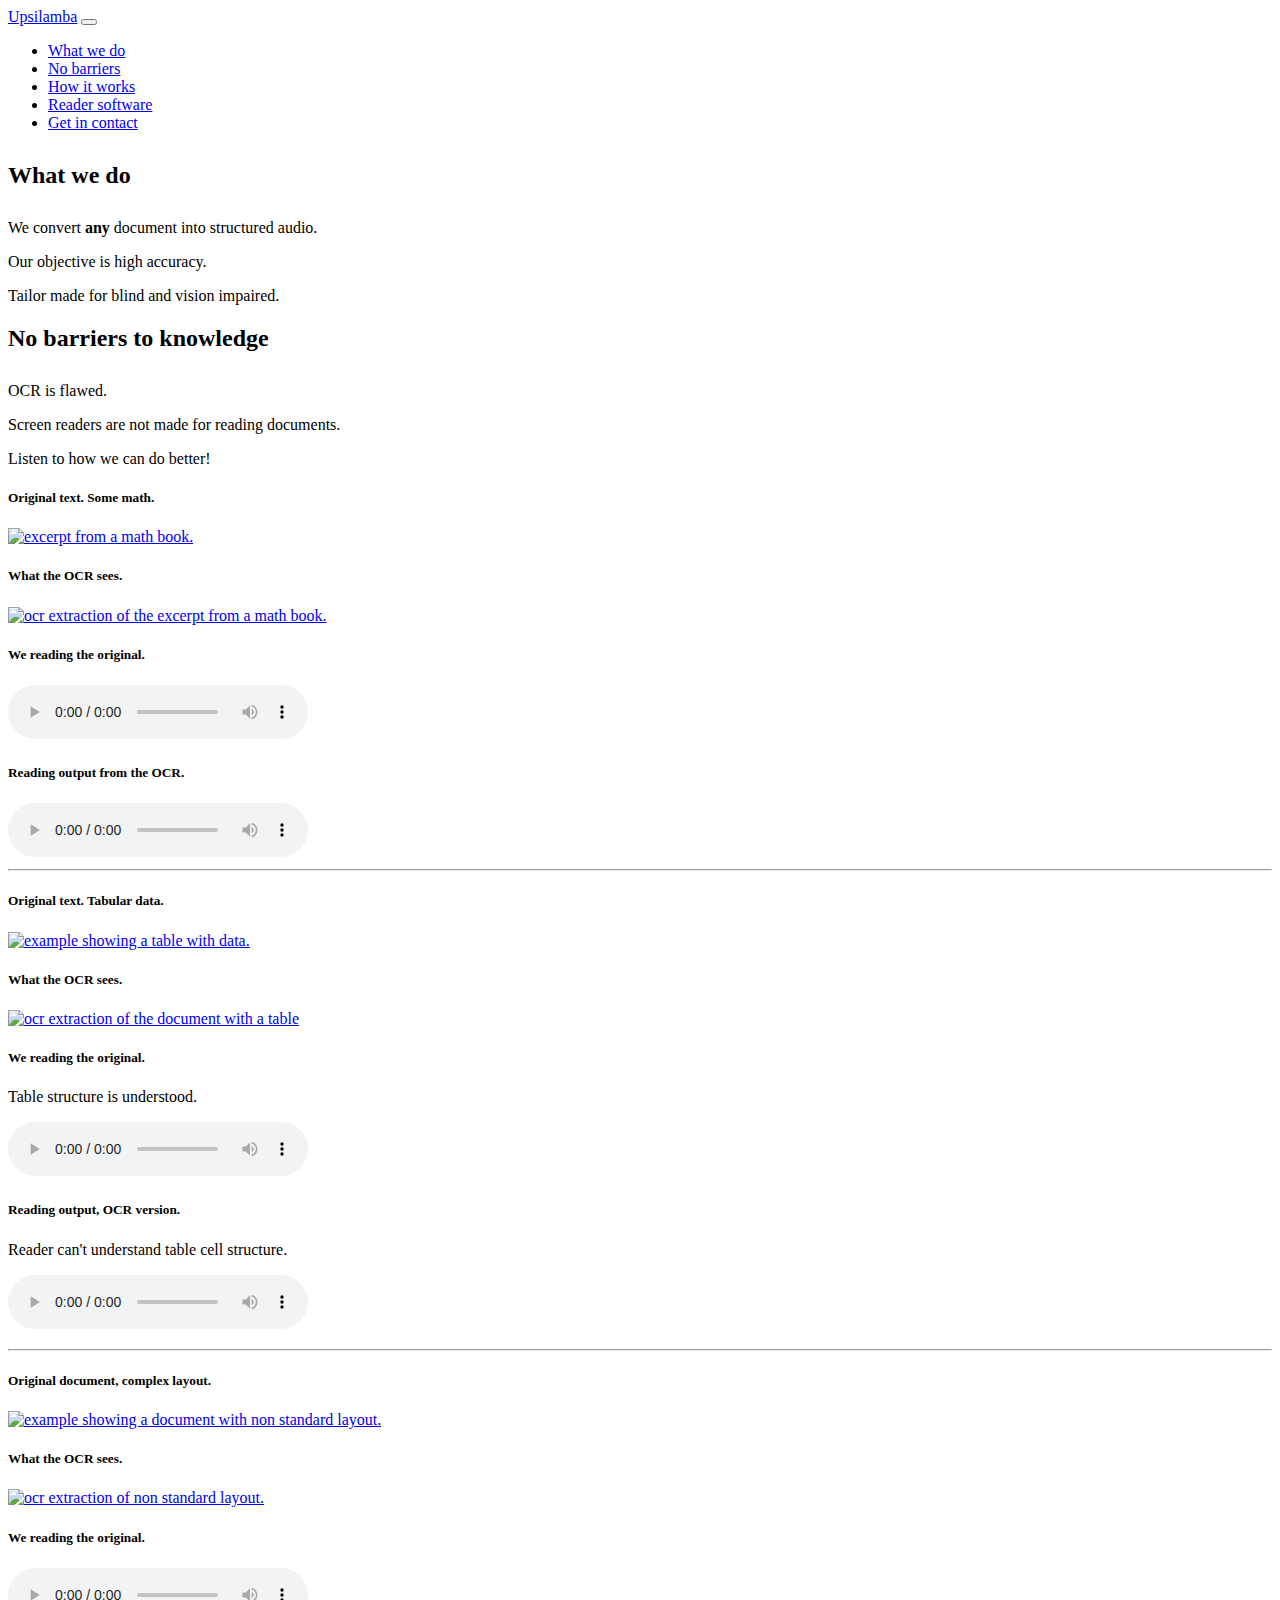
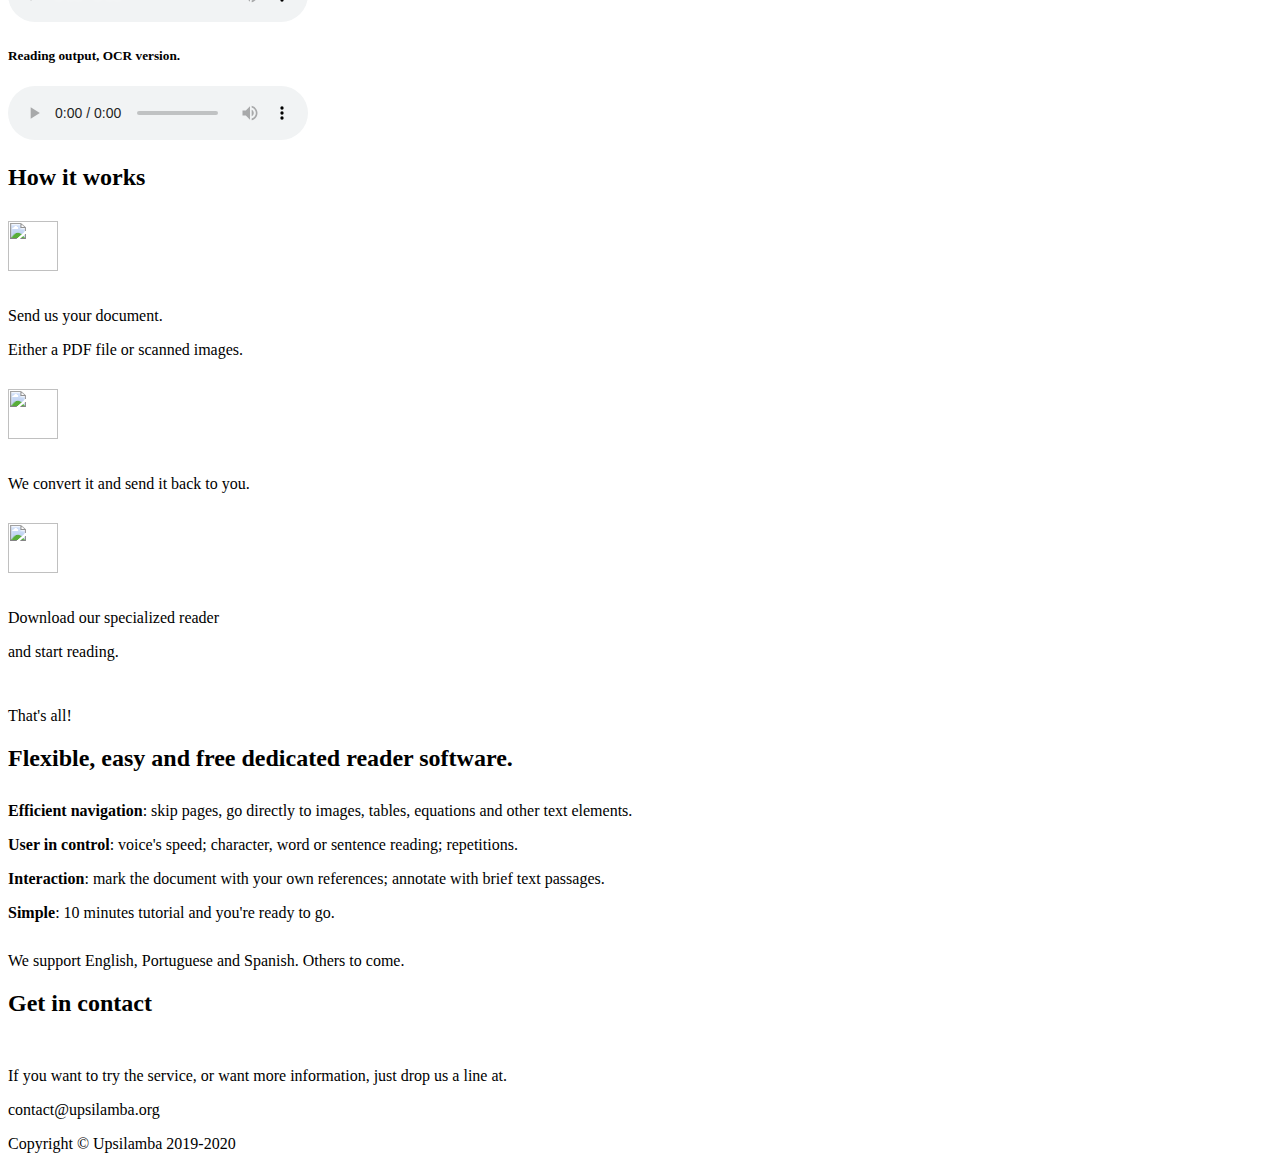
==== index.html @ 01ee6ed1 "Add files via upload" ====
<!DOCTYPE html>
<html lang="en">

<head>

  <meta charset="utf-8">
  <meta name="viewport" content="width=device-width, initial-scale=1, shrink-to-fit=no">
  <meta name="description" content="">
  <meta name="author" content="">

  <title>Scrolling Nav - Start Bootstrap Template</title>

  <!-- Bootstrap core CSS  -->
  <link href="vendor/bootstrap/css/bootstrap.min.css" rel="stylesheet">


  <!-- Custom styles for this template -->
  <link href="css/scrolling-nav.css" rel="stylesheet">
  <link rel="stylesheet" href="css/style.css">

  <style>
  	.h2, h2 {
  	}

	.p, p {
	}	
  </style>
  

</head>

<body id="page-top">

  <!-- Navigation -->
  <nav class="navbar navbar-expand-lg navbar-dark bg-dark fixed-top" id="mainNav">
    <div class="container">
      <a class="navbar-brand js-scroll-trigger" href="#page-top">Upsilamba</a>
      <button class="navbar-toggler" type="button" data-toggle="collapse" data-target="#navbarResponsive" aria-controls="navbarResponsive" aria-expanded="false" aria-label="Toggle navigation">
        <span class="navbar-toggler-icon"></span>
      </button>
      <div class="collapse navbar-collapse" id="navbarResponsive">
        <ul class="navbar-nav ml-auto">
          <li class="nav-item">
            <a class="nav-link js-scroll-trigger" href="#about">What we do</a>
          </li>
          <li class="nav-item">
            <a class="nav-link js-scroll-trigger" href="#barriers">No barriers</a>
          </li>
          <li class="nav-item">
            <a class="nav-link js-scroll-trigger" href="#howworks">How it works</a>
          </li>
          <li class="nav-item">
            <a class="nav-link js-scroll-trigger" href="#download">Reader software</a>
          </li>
          <li class="nav-item">
            <a class="nav-link js-scroll-trigger" href="#contact">Get in contact</a>
          </li>
        </ul>
      </div>
    </div>
  </nav>

<!--
  <header class="bg-light mysection">
    <div class="container text-center">
      <h1>Upsilamba</h1>
      <p class="lead">A nice catch phrase</p>
    </div>
  </header>
-->

 <section id="about" class="mysection">
    <div class="container">
      <div class="container text-center" style="margin-top:30px">
	       <h2>What we do</h2>
	  </div>         
      <div class="row">
        <div class="col-lg-16 mx-auto text-center" style="margin-top:30px">        	
          <p class="lead">We convert <b>any</b> document into structured audio.</p>
          <p class="lead">Our objective is high accuracy.</p>
          <p class="lead">Tailor made for blind and vision impaired.</p>
        </div>
      </div>
    </div>
  </section>  

  <section id="barriers" class="bg-light mysection">
    <div class="container">    
      	<div class="container text-center">
	       <h2>No barriers to knowledge</h2>
	    </div>
	    <div class="row">
	      <div class="col-lg-16 mx-auto text-center"  style="margin-top:30px">
		       <p class="lead">OCR is flawed.</p>
		       <p class="lead">Screen readers are not made for reading documents.</p>	       
		       <p class="lead">Listen to how we can do better!</p>
		  </div>
	    </div> 

        <div class="comparisonexample">
	        <div class="work_inner row">
				<div class="col-lg-6">
					<div class="work_item">
						<h5>Original text. Some math.</h5>
						<a href="img/calculusen.jpg">  
							<img alt="excerpt from a math book." src="img/calculusen.jpg" width=450" height="180">
						</a>
					</div>
				</div>
				<div class="col-lg-6">
					<div class="work_item">					
						<h5>What the OCR sees.</h5>
						<a href="img/ocrcalculusen.jpg">
							<img alt="ocr extraction of the excerpt from a math book." src="img/ocrcalculusen.jpg" width=450" height="180">
						</a>
					</div>
				</div>
			</div>
			<div class="work_inner row" style="margin-top:20px">
				<div class="col-lg-6">
					<div class="work_item">				
						<h5>We reading the original.</h5>
						<audio controls>
						  <source src="audio/mycalculus.mp3" type="audio/mpeg">
						  Audio generated by our technology.
						</audio>
					</div>
				</div>
				<div class="col-lg-6">
					<div class="work_item">
						<h5>Reading output from the OCR.</h5>
						<audio controls>
						  <source src="audio/ocrcalculus.mp3" type="audio/mpeg">
						  Audio generated by reading an OCR output.
						</audio>
					</div>
				</div>			
			</div>
		</div>
		<hr/>		

		<div class="comparisonexample">
	        <div class="work_inner row">
				<div class="col-lg-6">
					<div class="work_item">
						<h5>Original text. Tabular data.</h5>
						<a href="img/mytableen.png">  
							<img alt="example showing a table with data." src="img/tableen.png" width=450" height="180">
						</a>
					</div>
				</div>
				<div class="col-lg-6">
					<div class="work_item">					
						<h5>What the OCR sees.</h5>
						<a href="img/ocrtableen.png">
							<img alt="ocr extraction of the document with a table" src="img/ocrtableen.png" width=450" height="180">
						</a>
					</div>
				</div>
			</div>
			<div class="work_inner row" style="margin-top:20px">
				<div class="col-lg-6">
					<div class="work_item">				
						<h5>We reading the original.</h5>
						<p>Table structure is understood.<p>
						<audio controls>
						  <source src="audio/mytable.mp3" type="audio/mpeg">
						  Audio generated by our technology.
						</audio>
					</div>
				</div>
				<div class="col-lg-6">
					<div class="work_item">
						<h5>Reading output, OCR version.</h5>
						<p>Reader can't understand table cell structure.<p>
						<audio controls>
						  <source src="audio/ocrtable.mp3" type="audio/mpeg">
						  Audio generated by reading an OCR output.
						</audio>
					</div>
				</div>			
			</div>
		</div>
		<hr/>

		<div class="comparisonexample">
	        <div class="work_inner row">
				<div class="col-lg-6">
					<div class="work_item">
						<h5>Original document, complex layout.</h5>
						<a href="img/imageen.jpg">  
							<img alt="example showing a document with non standard layout." src="img/imageen.jpg" width=450" height="180">
						</a>
					</div>
				</div>
				<div class="col-lg-6">
					<div class="work_item">					
						<h5>What the OCR sees.</h5>
						<a href="img/ocrimageen.jpg">
							<img alt="ocr extraction of non standard layout." src="img/ocrimageen.jpg" width=450" height="180">
						</a>
					</div>
				</div>
			</div>
			<div class="work_inner row" style="margin-top:20px">
				<div class="col-lg-6">
					<div class="work_item">				
						<h5>We reading the original.</h5>
						<audio controls>
						  <source src="audio/mymath.mp3" type="audio/mpeg">
						  Audio generated by our technology.
						</audio>
					</div>
				</div>
				<div class="col-lg-6">
					<div class="work_item">
						<h5>Reading output, OCR version.</h5>
						<audio controls>
						  <source src="audio/ocrmath.mp3" type="audio/mpeg">
						  Audio generated by reading an OCR output.
						</audio>
					</div>
				</div>			
			</div>
		</div>

    </div>
  </section>

 <section id="howworks" class="mysection">
    <div class="container">
      <div class="container text-center">
	       <h2>How it works</h2>
	  </div>	  	
	  <div class="row">
	  		<div class="col-lg-4 text-center lead" style="margin-top:30px">
	  			<img src="img/one-gs.png" width=50" height="50" style="margin-bottom: 20px"/>
          		<p>Send us your document.</p><p>Either a PDF file or scanned images.</p>
          	</div>
          	<div class="col-lg-4 text-center lead" style="margin-top:30px">
          		<img src="img/two-gs.png" width=50" height="50" style="margin-bottom: 20px"/>
          		<p>We convert it and send it back to you.</p>
          	</div>
          	<div class="col-lg-4 text-center lead" style="margin-top:30px">
          		<img src="img/three-gs.png" width=50" height="50" style="margin-bottom: 20px"/>
          		<p>Download our specialized reader</p><p>and start reading.</p>
          	</div>
		</div>
		<div class="row">
          <p class="col-lg-12 text-center lead" style="padding-top:30px">That's all!</p>
      	</div>
    </div>
  </section>

  <section id="download" class="bg-light mysection">
    <div class="container">
    	<div class="container text-center">
	       <h2>Flexible, easy and free dedicated reader software.</h2>
	    </div>         
        <div class="row">
	        <div class="col-lg-16 mx-auto" style="margin-top:30px">
	          <p class="lead"><b>Efficient navigation</b>: skip pages, go directly to images, tables, equations and other text elements.</p>
	          <p class="lead"><b>User in control</b>: voice's speed; character, word or sentence reading; repetitions.</p>
	          <p class="lead"><b>Interaction</b>: mark the document with your own references; annotate with brief text passages.</p>
	          <p class="lead"><b>Simple</b>: 10 minutes tutorial and you're ready to go.</p>
	        </div>
     	</div>

        <div class="col-lg-16 mx-auto text-center" style="margin-top:30px">
          <p class="lead">We support English, Portuguese and Spanish. Others to come.</p>
		</div>
      </div>
    </div>
  </section>

 <section id="contact" class="mysection">
    <div class="container">
      <div class="row">
      	<div class="container text-center">
	       <h2>Get in contact</h2>
	    </div>         
        <div class="col-lg-16 mx-auto text-center"  style="margin-top:50px">        	
          <p class="lead">If you want to try the service, or want more information, just drop us a line at.</p>
          <p class="lead">contact@upsilamba.org</p>
        </div>
      </div>
    </div>
  </section>
  <!-- Footer -->
  <footer class="py-5 bg-dark">
    <div class="container">
      <p class="m-0 text-center text-white">Copyright &copy; Upsilamba 2019-2020</p>
    </div>
    <!-- /.container -->
  </footer>

  <!-- Bootstrap core JavaScript -->
  <script src="vendor/jquery/jquery.min.js"></script>
  <script src="vendor/bootstrap/js/bootstrap.bundle.min.js"></script>

  <!-- Plugin JavaScript -->
  <script src="vendor/jquery-easing/jquery.easing.min.js"></script>

  <!-- Custom JavaScript for this theme -->
  <script src="js/scrolling-nav.js"></script>

</body>

</html>
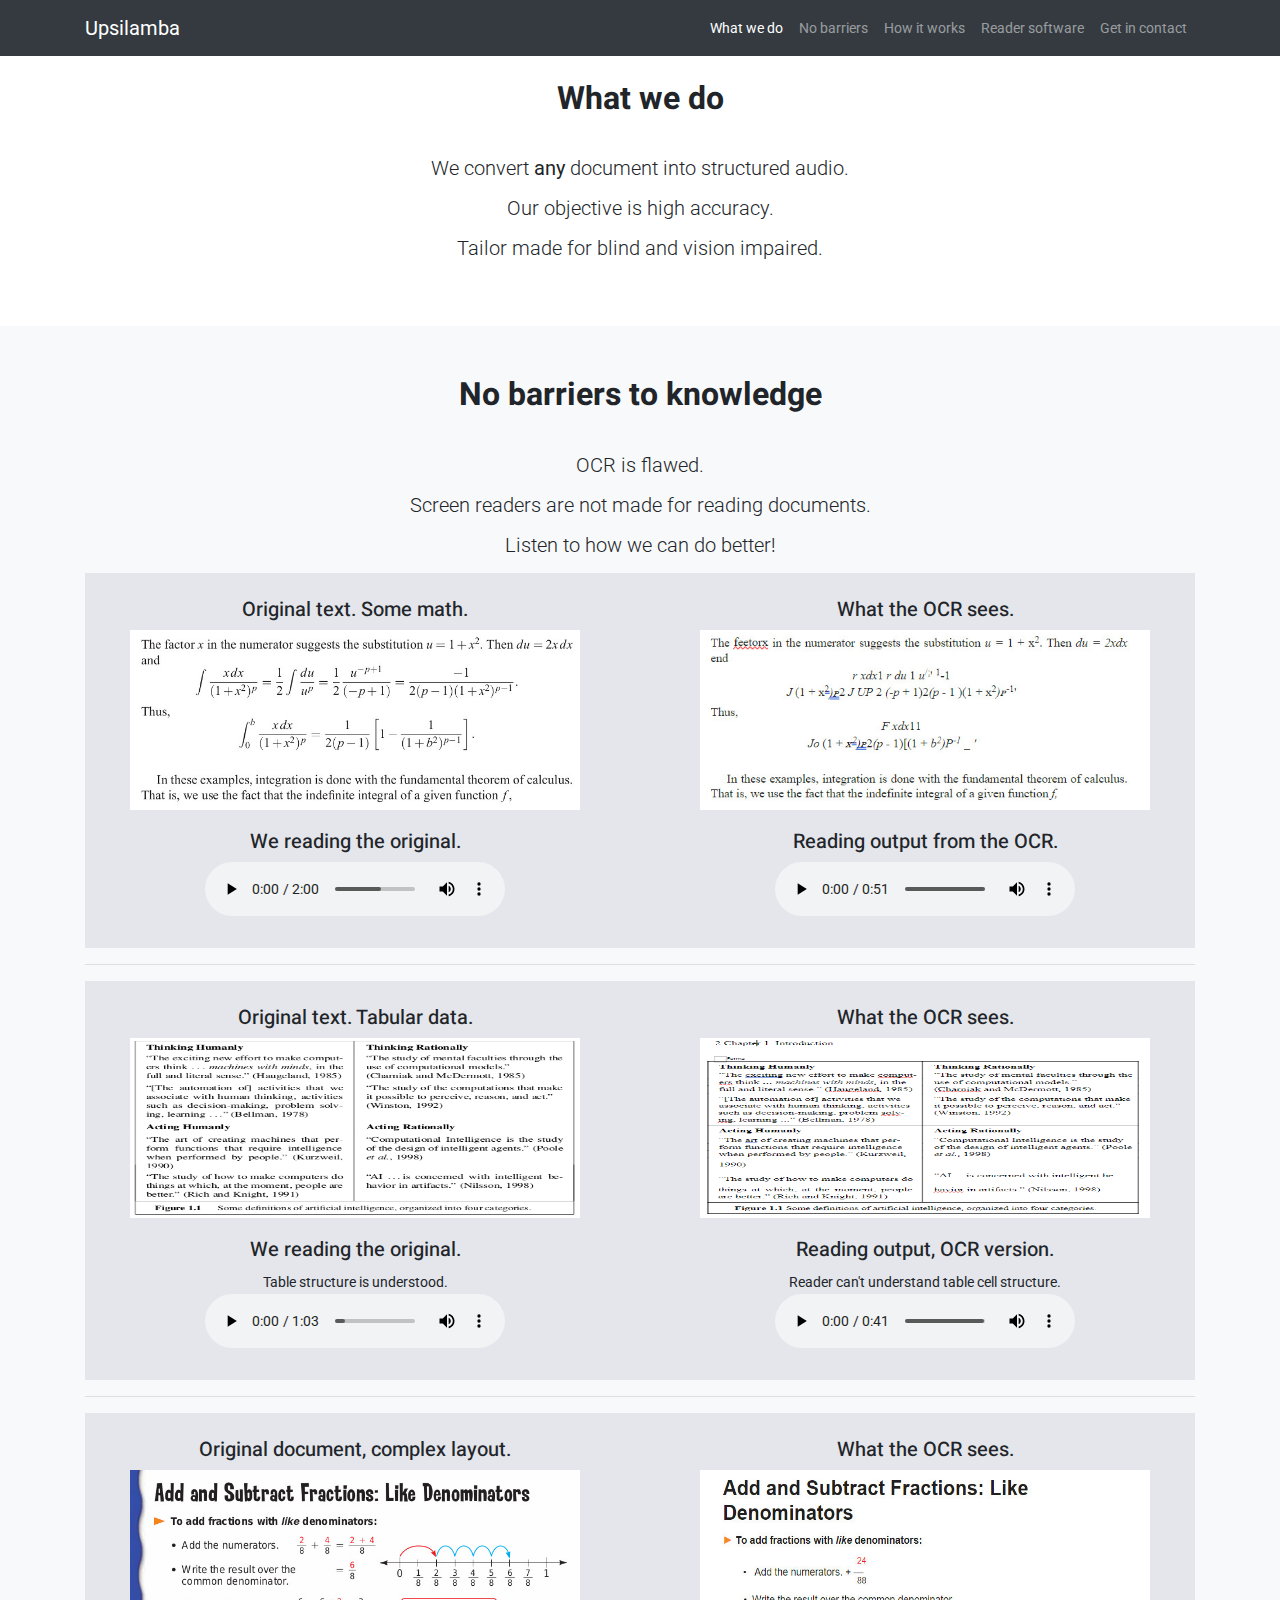
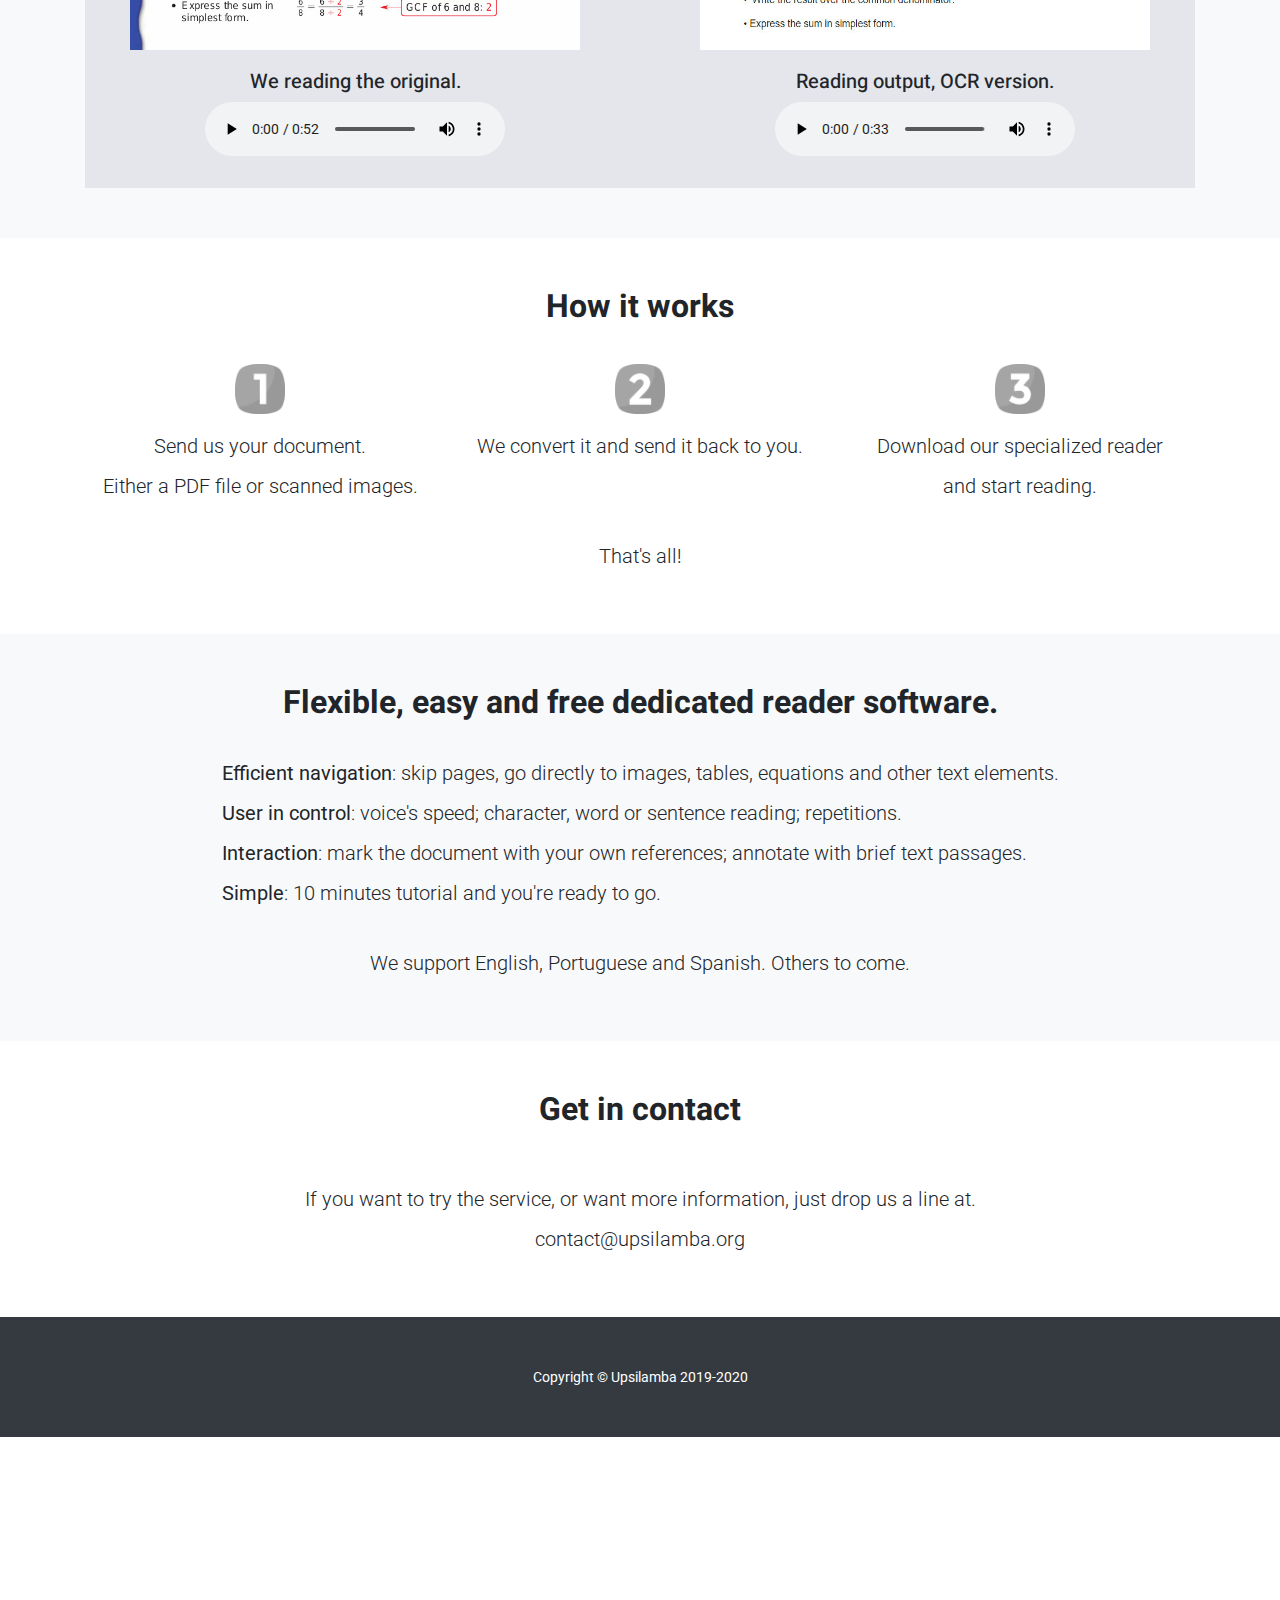
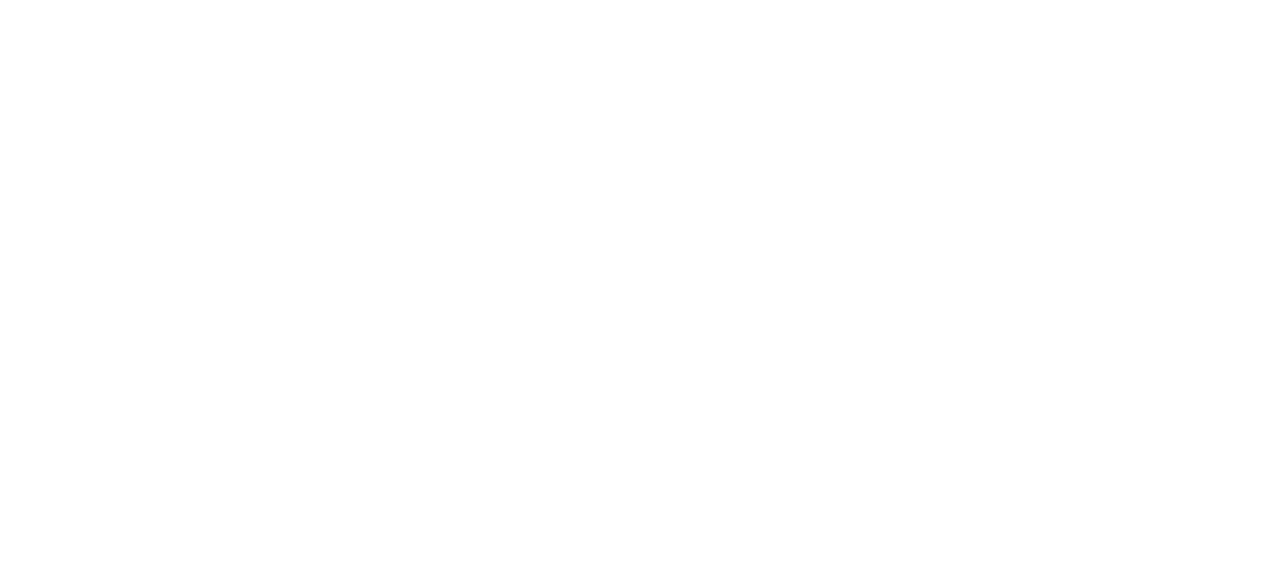
==== commit 92ba157e: "Update index.html" ====
--- a/index.html
+++ b/index.html
@@ -2,308 +2,55 @@
 <html lang="en">
 
 <head>
-
   <meta charset="utf-8">
   <meta name="viewport" content="width=device-width, initial-scale=1, shrink-to-fit=no">
   <meta name="description" content="">
   <meta name="author" content="">
+ 
+  <script src = "https://ajax.googleapis.com/ajax/libs/jquery/3.2.1/jquery.min.js"></script>
 
-  <title>Scrolling Nav - Start Bootstrap Template</title>
+	<script type="text/javascript">
+		function ipLookUp () {
+		  $.ajax('http://ip-api.com/json')
+		  .then(
+		      function success(response) {
+			  console.log('User\'s Location Data is ', response);
+			  console.log('User\'s Country', response.country);
+		      },
 
-  <!-- Bootstrap core CSS  -->
-  <link href="vendor/bootstrap/css/bootstrap.min.css" rel="stylesheet">
-
-
-  <!-- Custom styles for this template -->
-  <link href="css/scrolling-nav.css" rel="stylesheet">
-  <link rel="stylesheet" href="css/style.css">
-
-  <style>
-  	.h2, h2 {
-  	}
-
-	.p, p {
-	}	
-  </style>
-  
-
+		      function fail(data, status) {
+			  console.log('Request failed.  Returned status of',
+				      status);
+		      }
+		  );
+		}
+		
+	    $( document ).ready(function(){
+		ipLookUp()
+		    
+	        var userLang = navigator.language || navigator.userLanguage;
+	        if (userLang.includes("en")) {
+	            window.location.href = "en/index.html"
+	        }
+	        else
+	        if (userLang.includes("pt")) {
+	            window.location.href = "pt/index.html"
+	        }
+	        else
+	        if (userLang.includes("es")) {
+	            window.location.href = "es/index.html"
+	        }
+	        else
+	    	if (userLang.includes("fr")) {
+	            window.location.href = "fr/index.html"
+	        }
+	        else {
+	            window.location.href = "en/index.html"
+	        }
+	    });
+	</script>
 </head>
 
-<body id="page-top">
-
-  <!-- Navigation -->
-  <nav class="navbar navbar-expand-lg navbar-dark bg-dark fixed-top" id="mainNav">
-    <div class="container">
-      <a class="navbar-brand js-scroll-trigger" href="#page-top">Upsilamba</a>
-      <button class="navbar-toggler" type="button" data-toggle="collapse" data-target="#navbarResponsive" aria-controls="navbarResponsive" aria-expanded="false" aria-label="Toggle navigation">
-        <span class="navbar-toggler-icon"></span>
-      </button>
-      <div class="collapse navbar-collapse" id="navbarResponsive">
-        <ul class="navbar-nav ml-auto">
-          <li class="nav-item">
-            <a class="nav-link js-scroll-trigger" href="#about">What we do</a>
-          </li>
-          <li class="nav-item">
-            <a class="nav-link js-scroll-trigger" href="#barriers">No barriers</a>
-          </li>
-          <li class="nav-item">
-            <a class="nav-link js-scroll-trigger" href="#howworks">How it works</a>
-          </li>
-          <li class="nav-item">
-            <a class="nav-link js-scroll-trigger" href="#download">Reader software</a>
-          </li>
-          <li class="nav-item">
-            <a class="nav-link js-scroll-trigger" href="#contact">Get in contact</a>
-          </li>
-        </ul>
-      </div>
-    </div>
-  </nav>
-
-<!--
-  <header class="bg-light mysection">
-    <div class="container text-center">
-      <h1>Upsilamba</h1>
-      <p class="lead">A nice catch phrase</p>
-    </div>
-  </header>
--->
-
- <section id="about" class="mysection">
-    <div class="container">
-      <div class="container text-center" style="margin-top:30px">
-	       <h2>What we do</h2>
-	  </div>         
-      <div class="row">
-        <div class="col-lg-16 mx-auto text-center" style="margin-top:30px">        	
-          <p class="lead">We convert <b>any</b> document into structured audio.</p>
-          <p class="lead">Our objective is high accuracy.</p>
-          <p class="lead">Tailor made for blind and vision impaired.</p>
-        </div>
-      </div>
-    </div>
-  </section>  
-
-  <section id="barriers" class="bg-light mysection">
-    <div class="container">    
-      	<div class="container text-center">
-	       <h2>No barriers to knowledge</h2>
-	    </div>
-	    <div class="row">
-	      <div class="col-lg-16 mx-auto text-center"  style="margin-top:30px">
-		       <p class="lead">OCR is flawed.</p>
-		       <p class="lead">Screen readers are not made for reading documents.</p>	       
-		       <p class="lead">Listen to how we can do better!</p>
-		  </div>
-	    </div> 
-
-        <div class="comparisonexample">
-	        <div class="work_inner row">
-				<div class="col-lg-6">
-					<div class="work_item">
-						<h5>Original text. Some math.</h5>
-						<a href="img/calculusen.jpg">  
-							<img alt="excerpt from a math book." src="img/calculusen.jpg" width=450" height="180">
-						</a>
-					</div>
-				</div>
-				<div class="col-lg-6">
-					<div class="work_item">					
-						<h5>What the OCR sees.</h5>
-						<a href="img/ocrcalculusen.jpg">
-							<img alt="ocr extraction of the excerpt from a math book." src="img/ocrcalculusen.jpg" width=450" height="180">
-						</a>
-					</div>
-				</div>
-			</div>
-			<div class="work_inner row" style="margin-top:20px">
-				<div class="col-lg-6">
-					<div class="work_item">				
-						<h5>We reading the original.</h5>
-						<audio controls>
-						  <source src="audio/mycalculus.mp3" type="audio/mpeg">
-						  Audio generated by our technology.
-						</audio>
-					</div>
-				</div>
-				<div class="col-lg-6">
-					<div class="work_item">
-						<h5>Reading output from the OCR.</h5>
-						<audio controls>
-						  <source src="audio/ocrcalculus.mp3" type="audio/mpeg">
-						  Audio generated by reading an OCR output.
-						</audio>
-					</div>
-				</div>			
-			</div>
-		</div>
-		<hr/>		
-
-		<div class="comparisonexample">
-	        <div class="work_inner row">
-				<div class="col-lg-6">
-					<div class="work_item">
-						<h5>Original text. Tabular data.</h5>
-						<a href="img/mytableen.png">  
-							<img alt="example showing a table with data." src="img/tableen.png" width=450" height="180">
-						</a>
-					</div>
-				</div>
-				<div class="col-lg-6">
-					<div class="work_item">					
-						<h5>What the OCR sees.</h5>
-						<a href="img/ocrtableen.png">
-							<img alt="ocr extraction of the document with a table" src="img/ocrtableen.png" width=450" height="180">
-						</a>
-					</div>
-				</div>
-			</div>
-			<div class="work_inner row" style="margin-top:20px">
-				<div class="col-lg-6">
-					<div class="work_item">				
-						<h5>We reading the original.</h5>
-						<p>Table structure is understood.<p>
-						<audio controls>
-						  <source src="audio/mytable.mp3" type="audio/mpeg">
-						  Audio generated by our technology.
-						</audio>
-					</div>
-				</div>
-				<div class="col-lg-6">
-					<div class="work_item">
-						<h5>Reading output, OCR version.</h5>
-						<p>Reader can't understand table cell structure.<p>
-						<audio controls>
-						  <source src="audio/ocrtable.mp3" type="audio/mpeg">
-						  Audio generated by reading an OCR output.
-						</audio>
-					</div>
-				</div>			
-			</div>
-		</div>
-		<hr/>
-
-		<div class="comparisonexample">
-	        <div class="work_inner row">
-				<div class="col-lg-6">
-					<div class="work_item">
-						<h5>Original document, complex layout.</h5>
-						<a href="img/imageen.jpg">  
-							<img alt="example showing a document with non standard layout." src="img/imageen.jpg" width=450" height="180">
-						</a>
-					</div>
-				</div>
-				<div class="col-lg-6">
-					<div class="work_item">					
-						<h5>What the OCR sees.</h5>
-						<a href="img/ocrimageen.jpg">
-							<img alt="ocr extraction of non standard layout." src="img/ocrimageen.jpg" width=450" height="180">
-						</a>
-					</div>
-				</div>
-			</div>
-			<div class="work_inner row" style="margin-top:20px">
-				<div class="col-lg-6">
-					<div class="work_item">				
-						<h5>We reading the original.</h5>
-						<audio controls>
-						  <source src="audio/mymath.mp3" type="audio/mpeg">
-						  Audio generated by our technology.
-						</audio>
-					</div>
-				</div>
-				<div class="col-lg-6">
-					<div class="work_item">
-						<h5>Reading output, OCR version.</h5>
-						<audio controls>
-						  <source src="audio/ocrmath.mp3" type="audio/mpeg">
-						  Audio generated by reading an OCR output.
-						</audio>
-					</div>
-				</div>			
-			</div>
-		</div>
-
-    </div>
-  </section>
-
- <section id="howworks" class="mysection">
-    <div class="container">
-      <div class="container text-center">
-	       <h2>How it works</h2>
-	  </div>	  	
-	  <div class="row">
-	  		<div class="col-lg-4 text-center lead" style="margin-top:30px">
-	  			<img src="img/one-gs.png" width=50" height="50" style="margin-bottom: 20px"/>
-          		<p>Send us your document.</p><p>Either a PDF file or scanned images.</p>
-          	</div>
-          	<div class="col-lg-4 text-center lead" style="margin-top:30px">
-          		<img src="img/two-gs.png" width=50" height="50" style="margin-bottom: 20px"/>
-          		<p>We convert it and send it back to you.</p>
-          	</div>
-          	<div class="col-lg-4 text-center lead" style="margin-top:30px">
-          		<img src="img/three-gs.png" width=50" height="50" style="margin-bottom: 20px"/>
-          		<p>Download our specialized reader</p><p>and start reading.</p>
-          	</div>
-		</div>
-		<div class="row">
-          <p class="col-lg-12 text-center lead" style="padding-top:30px">That's all!</p>
-      	</div>
-    </div>
-  </section>
-
-  <section id="download" class="bg-light mysection">
-    <div class="container">
-    	<div class="container text-center">
-	       <h2>Flexible, easy and free dedicated reader software.</h2>
-	    </div>         
-        <div class="row">
-	        <div class="col-lg-16 mx-auto" style="margin-top:30px">
-	          <p class="lead"><b>Efficient navigation</b>: skip pages, go directly to images, tables, equations and other text elements.</p>
-	          <p class="lead"><b>User in control</b>: voice's speed; character, word or sentence reading; repetitions.</p>
-	          <p class="lead"><b>Interaction</b>: mark the document with your own references; annotate with brief text passages.</p>
-	          <p class="lead"><b>Simple</b>: 10 minutes tutorial and you're ready to go.</p>
-	        </div>
-     	</div>
-
-        <div class="col-lg-16 mx-auto text-center" style="margin-top:30px">
-          <p class="lead">We support English, Portuguese and Spanish. Others to come.</p>
-		</div>
-      </div>
-    </div>
-  </section>
-
- <section id="contact" class="mysection">
-    <div class="container">
-      <div class="row">
-      	<div class="container text-center">
-	       <h2>Get in contact</h2>
-	    </div>         
-        <div class="col-lg-16 mx-auto text-center"  style="margin-top:50px">        	
-          <p class="lead">If you want to try the service, or want more information, just drop us a line at.</p>
-          <p class="lead">contact@upsilamba.org</p>
-        </div>
-      </div>
-    </div>
-  </section>
-  <!-- Footer -->
-  <footer class="py-5 bg-dark">
-    <div class="container">
-      <p class="m-0 text-center text-white">Copyright &copy; Upsilamba 2019-2020</p>
-    </div>
-    <!-- /.container -->
-  </footer>
-
-  <!-- Bootstrap core JavaScript -->
-  <script src="vendor/jquery/jquery.min.js"></script>
-  <script src="vendor/bootstrap/js/bootstrap.bundle.min.js"></script>
-
-  <!-- Plugin JavaScript -->
-  <script src="vendor/jquery-easing/jquery.easing.min.js"></script>
-
-  <!-- Custom JavaScript for this theme -->
-  <script src="js/scrolling-nav.js"></script>
-
+<body>
 </body>
-
 </html>
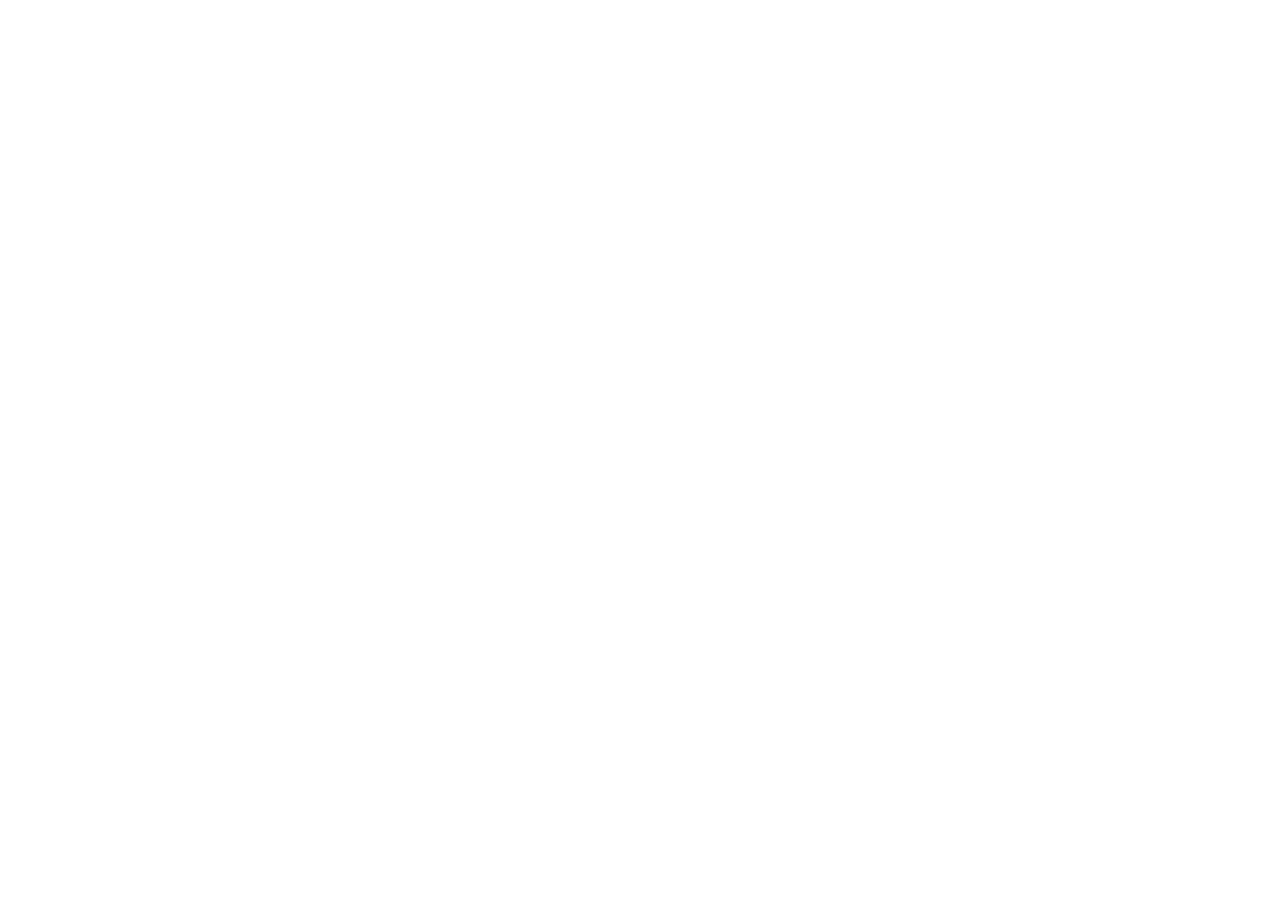
==== commit 1da24bf2: "Update index.html" ====
--- a/index.html
+++ b/index.html
@@ -30,22 +30,22 @@
 		    
 	        var userLang = navigator.language || navigator.userLanguage;
 	        if (userLang.includes("en")) {
-	            window.location.href = "en/index.html"
+	            //window.location.href = "en/index.html"
 	        }
 	        else
 	        if (userLang.includes("pt")) {
-	            window.location.href = "pt/index.html"
+	            //window.location.href = "pt/index.html"
 	        }
 	        else
 	        if (userLang.includes("es")) {
-	            window.location.href = "es/index.html"
+	            //window.location.href = "es/index.html"
 	        }
 	        else
 	    	if (userLang.includes("fr")) {
-	            window.location.href = "fr/index.html"
+	            //window.location.href = "fr/index.html"
 	        }
 	        else {
-	            window.location.href = "en/index.html"
+	            //window.location.href = "en/index.html"
 	        }
 	    });
 	</script>
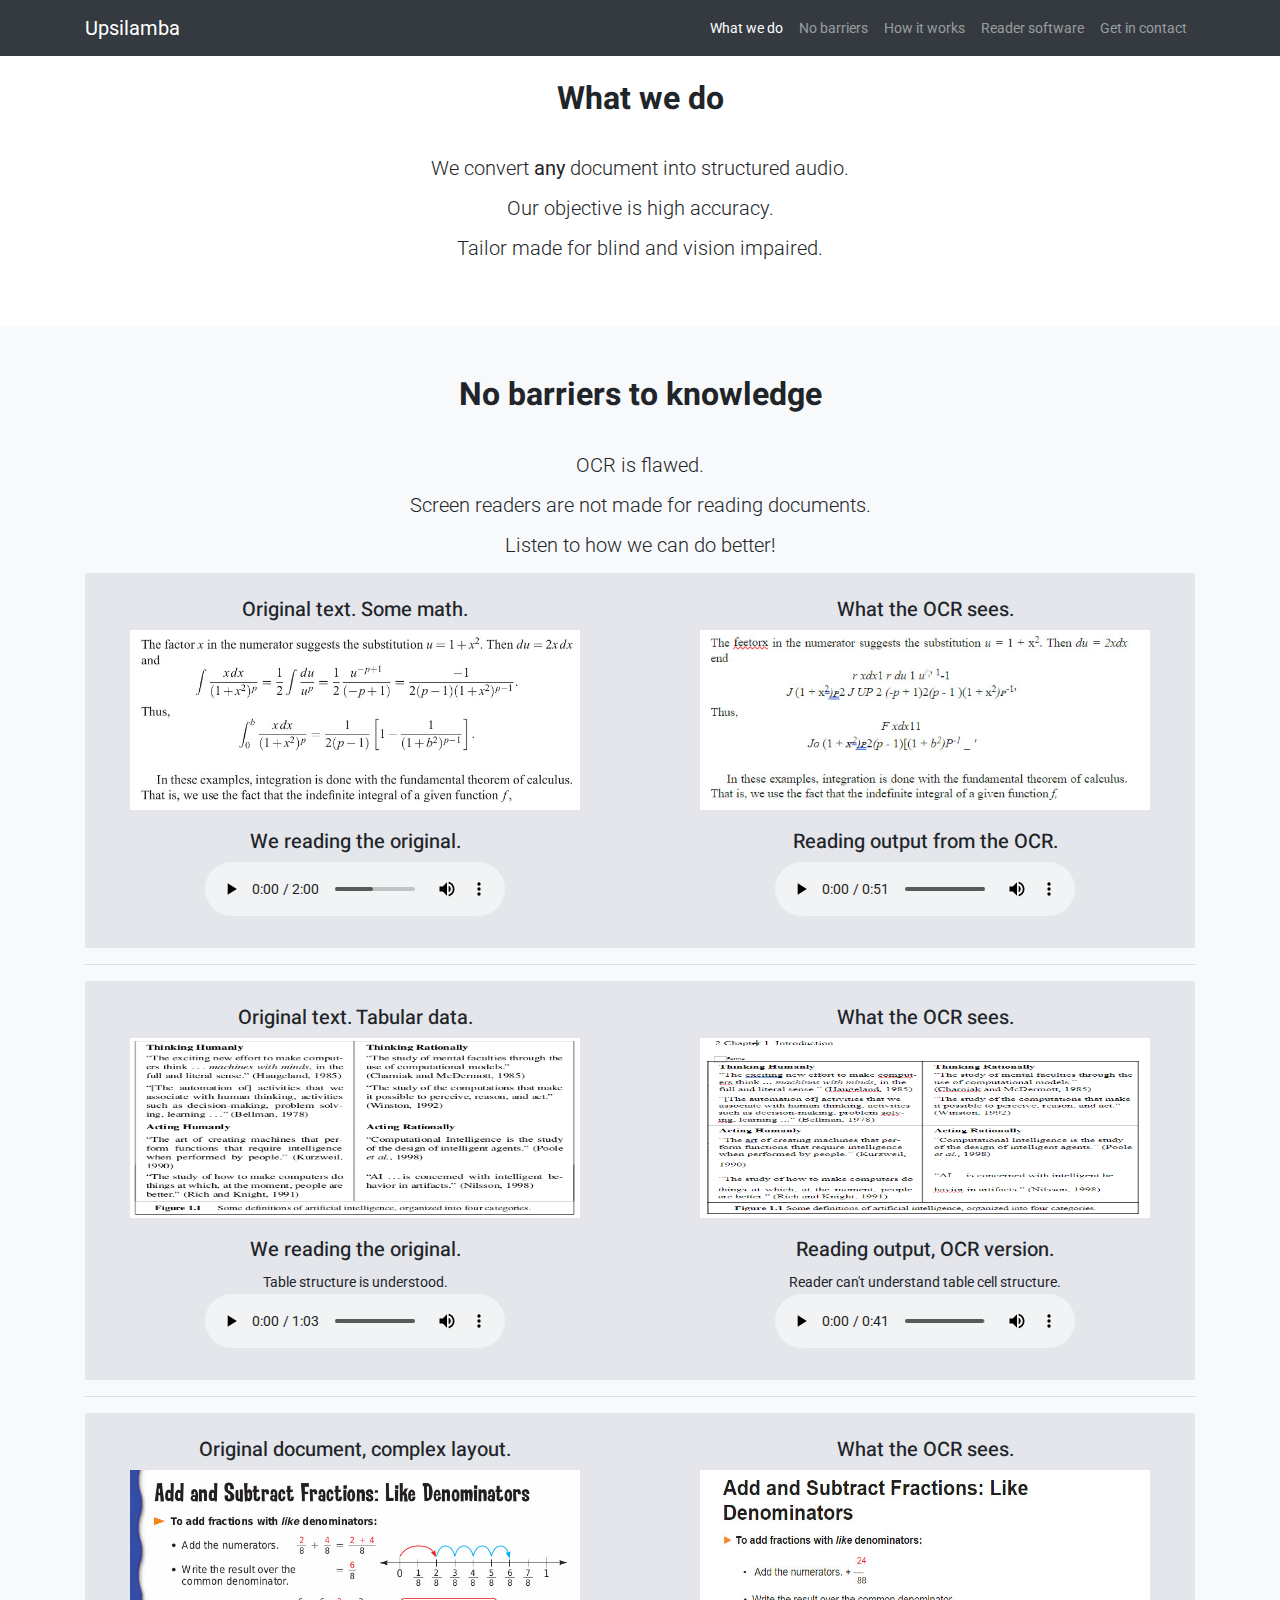
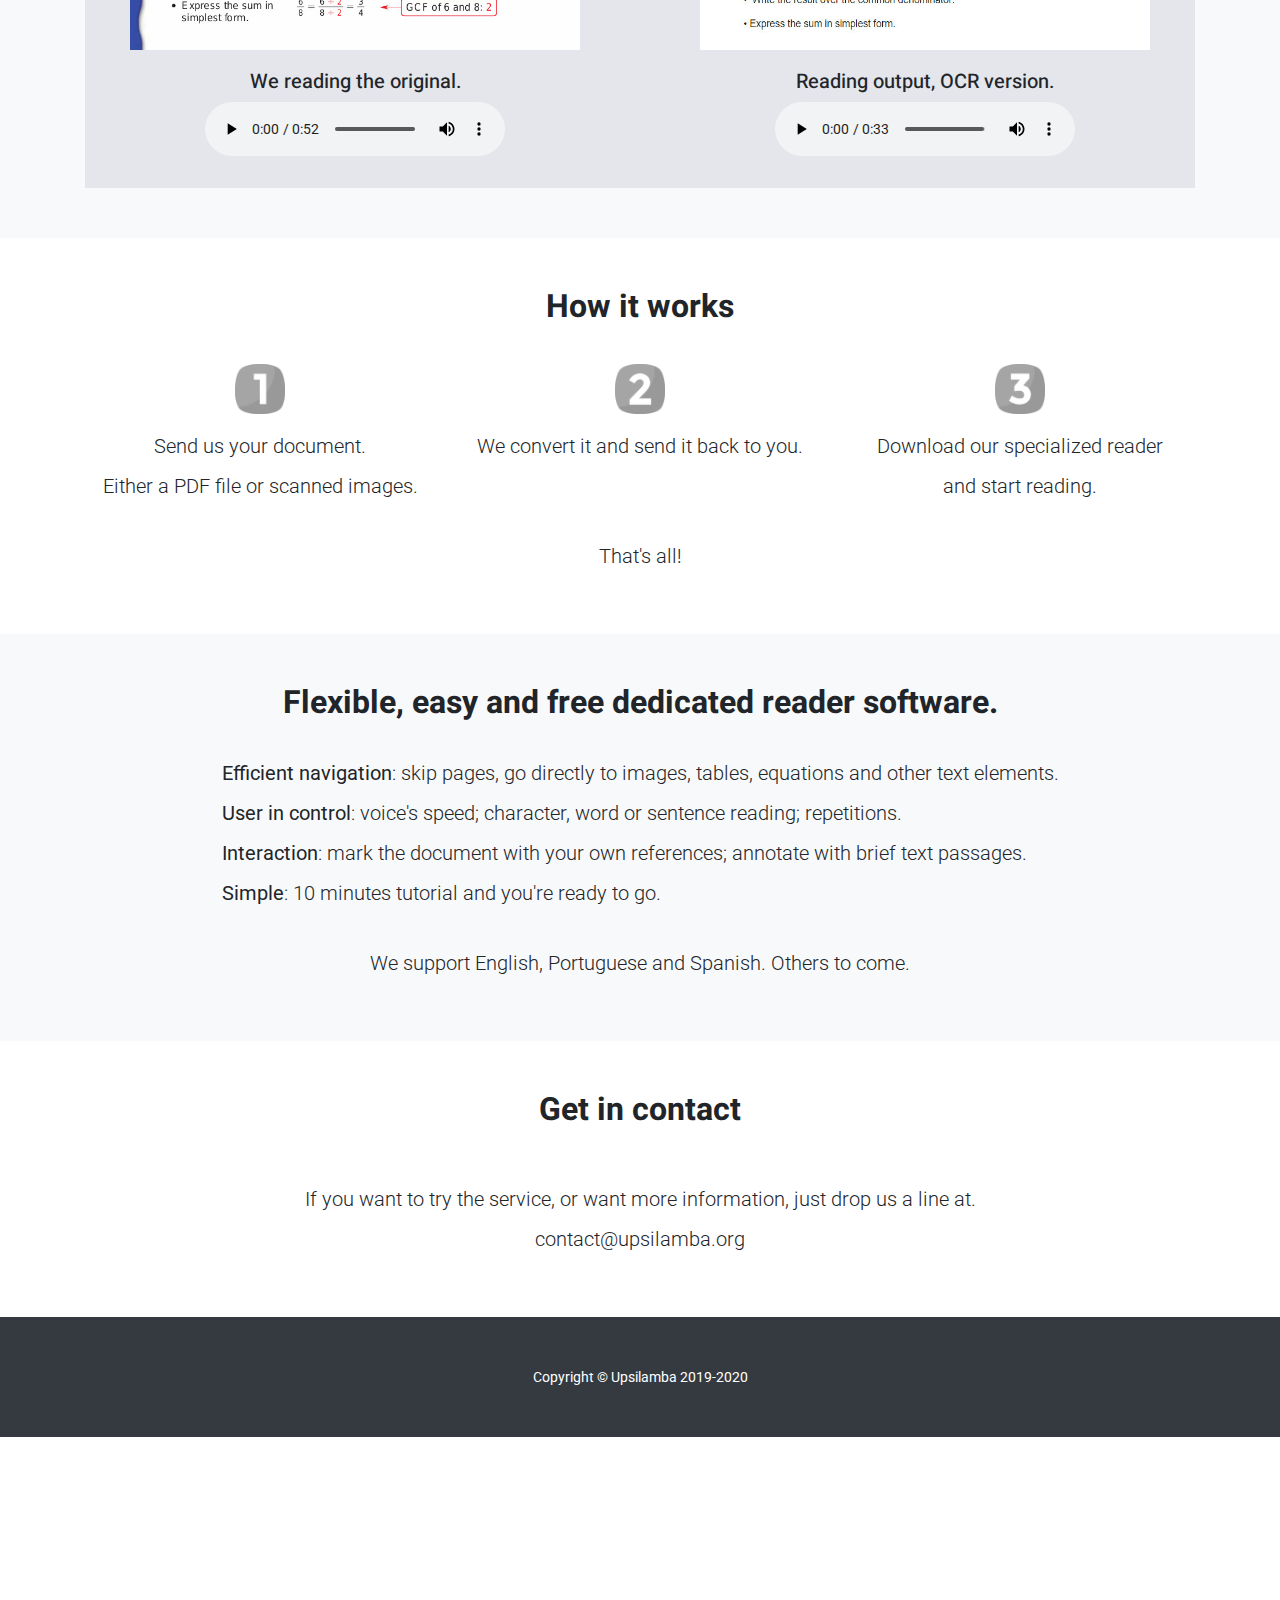
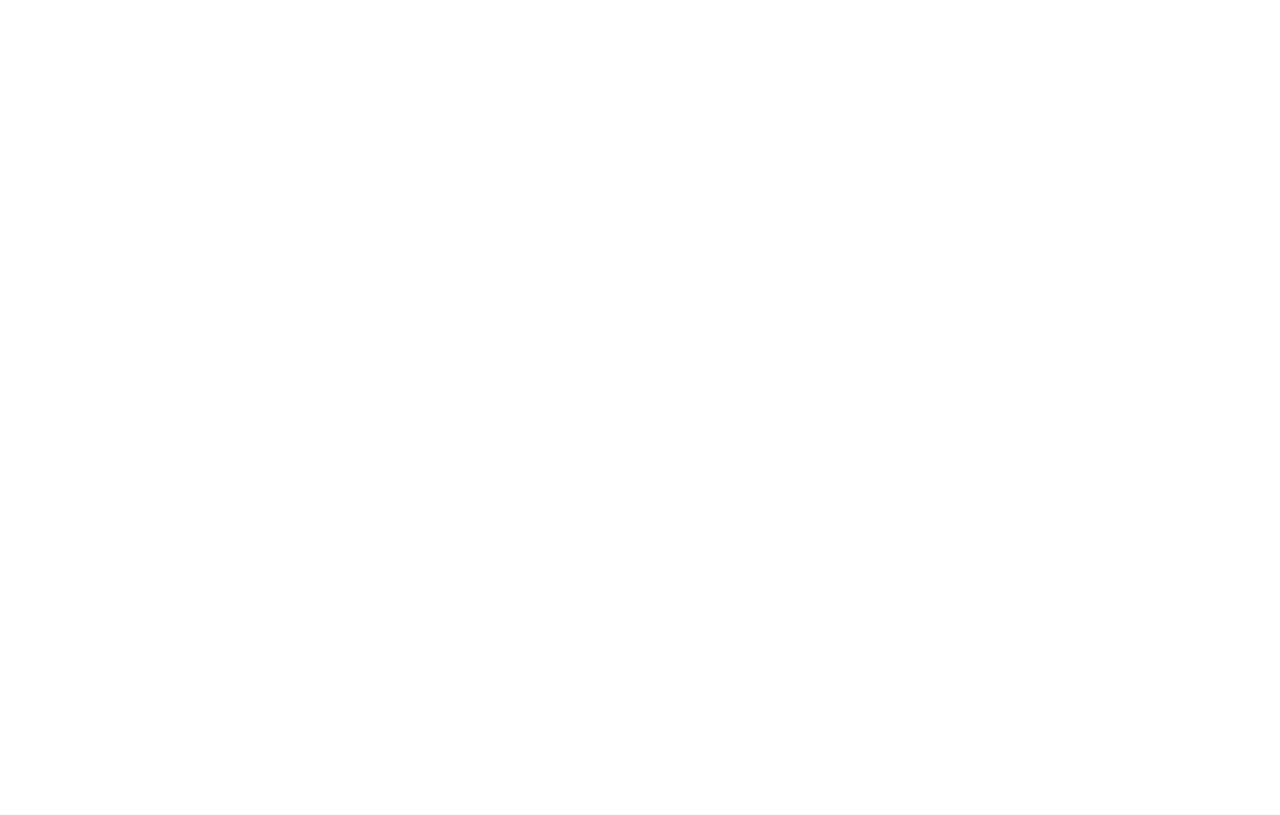
==== commit 77ca5050: "Update index.html" ====
--- a/index.html
+++ b/index.html
@@ -14,40 +14,27 @@
 		  $.ajax('http://ip-api.com/json')
 		  .then(
 		      function success(response) {
-			  console.log('User\'s Location Data is ', response);
-			  console.log('User\'s Country', response.country);
+		      	mycountry = response.country.toLowerCase();
+
+		      	if(mycountry.includes("brazil") || mycountry.includes("portugal")) {
+					window.location.href = "pt/index.html"
+		      	}
+		      	else {
+		      		window.location.href = "en/index.html"	
+		      	}
+
 		      },
 
 		      function fail(data, status) {
-			  console.log('Request failed.  Returned status of',
-				      status);
+		          window.location.href = "en/index.html"
 		      }
 		  );
 		}
+
+	    $( document ).ready(function(){
+	    	ipLookUp();	    	
+	    });
 		
-	    $( document ).ready(function(){
-		ipLookUp()
-		    
-	        var userLang = navigator.language || navigator.userLanguage;
-	        if (userLang.includes("en")) {
-	            //window.location.href = "en/index.html"
-	        }
-	        else
-	        if (userLang.includes("pt")) {
-	            //window.location.href = "pt/index.html"
-	        }
-	        else
-	        if (userLang.includes("es")) {
-	            //window.location.href = "es/index.html"
-	        }
-	        else
-	    	if (userLang.includes("fr")) {
-	            //window.location.href = "fr/index.html"
-	        }
-	        else {
-	            //window.location.href = "en/index.html"
-	        }
-	    });
 	</script>
 </head>
 
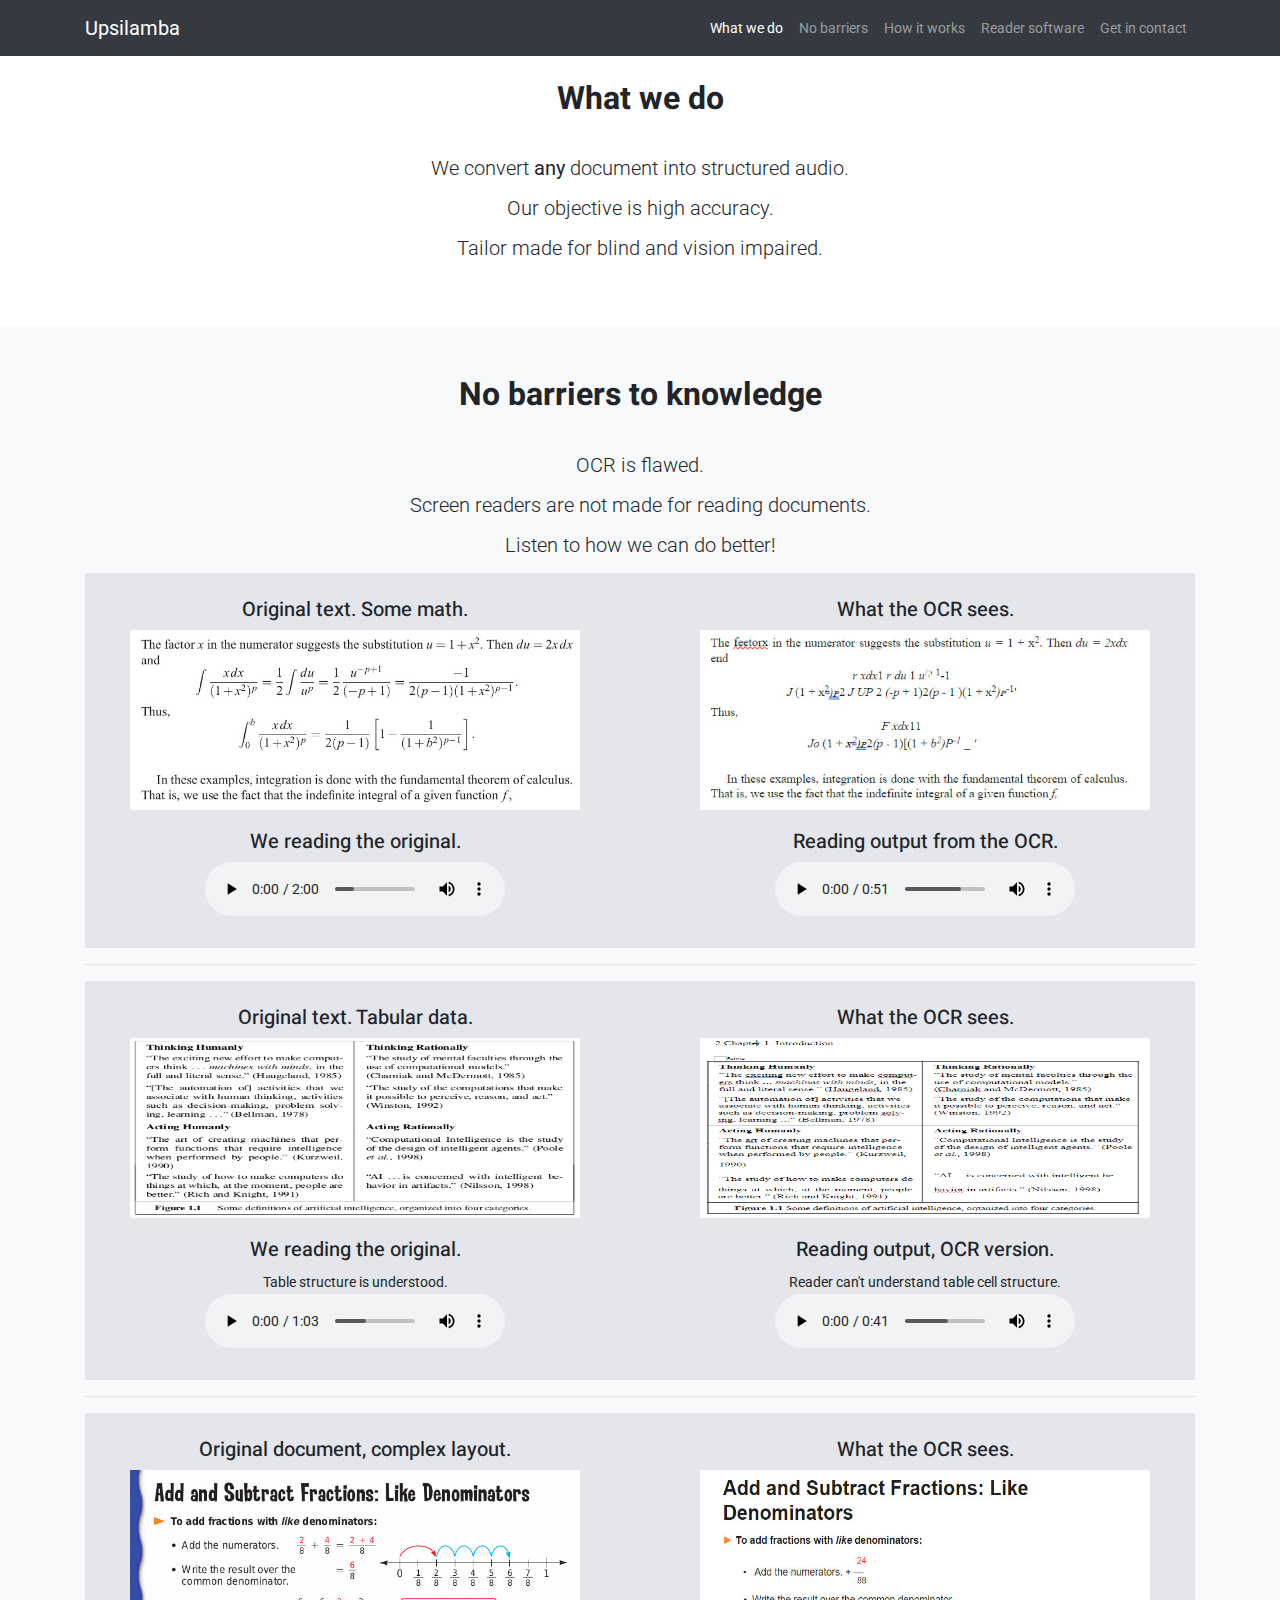
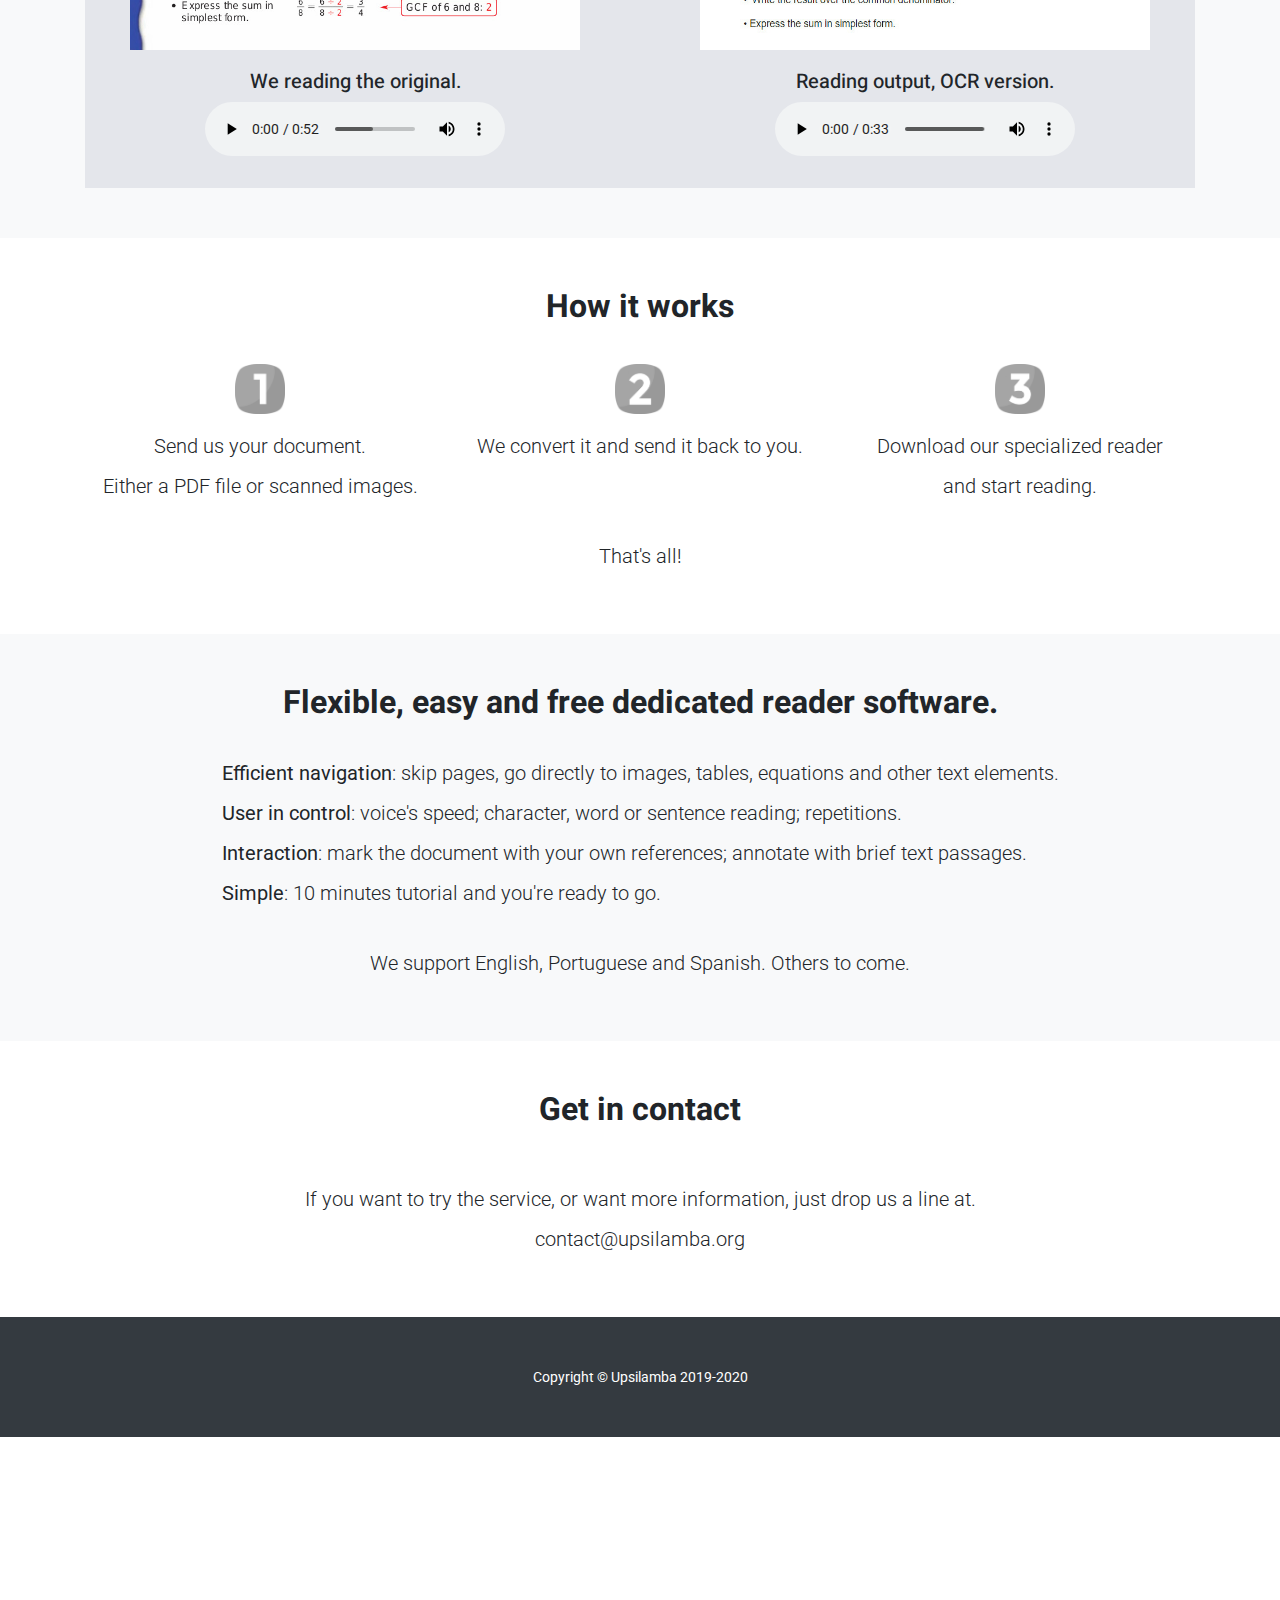
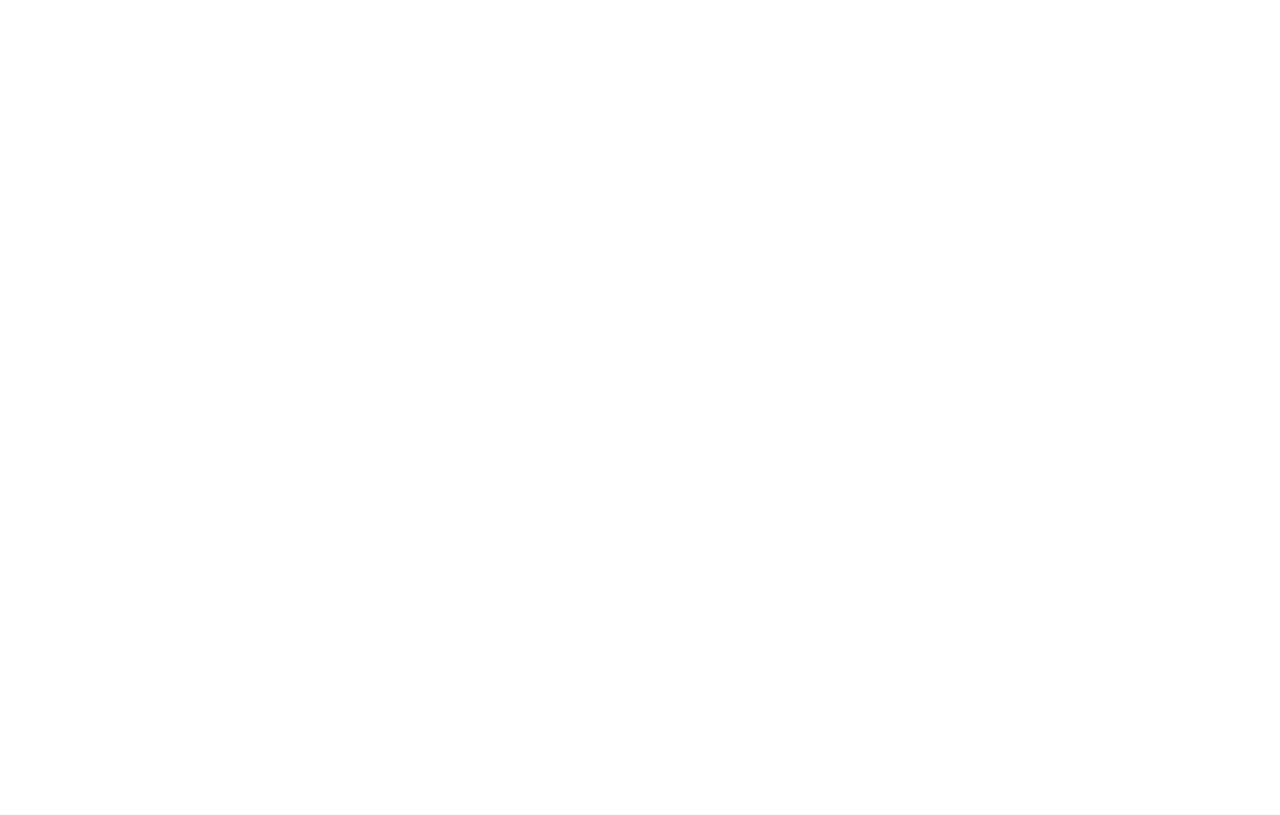
==== commit 792d9fde: "Add files via upload" ====
--- a/index.html
+++ b/index.html
@@ -19,14 +19,31 @@
 		      	if(mycountry.includes("brazil") || mycountry.includes("portugal")) {
 					window.location.href = "pt/index.html"
 		      	}
+		      	else
+		      	if(mycountry.includes("argentina") || mycountry.includes("chile")) {
+					window.location.href = "es/index.html"
+		      	}
 		      	else {
 		      		window.location.href = "en/index.html"	
 		      	}
-
 		      },
 
 		      function fail(data, status) {
-		          window.location.href = "en/index.html"
+		      	var userLang = navigator.language || navigator.userLanguage;
+		        if (userLang.includes("en")) {
+		            window.location.href = "en/index.html"
+		        }
+		        else
+		        if (userLang.includes("pt")) {
+		            window.location.href = "pt/index.html"
+		        }
+		        else
+		        if (userLang.includes("es")) {
+		            window.location.href = "es/index.html"
+		        }
+		        else {
+		            window.location.href = "en/index.html"
+		        }
 		      }
 		  );
 		}
@@ -34,7 +51,7 @@
 	    $( document ).ready(function(){
 	    	ipLookUp();	    	
 	    });
-		
+
 	</script>
 </head>
 
